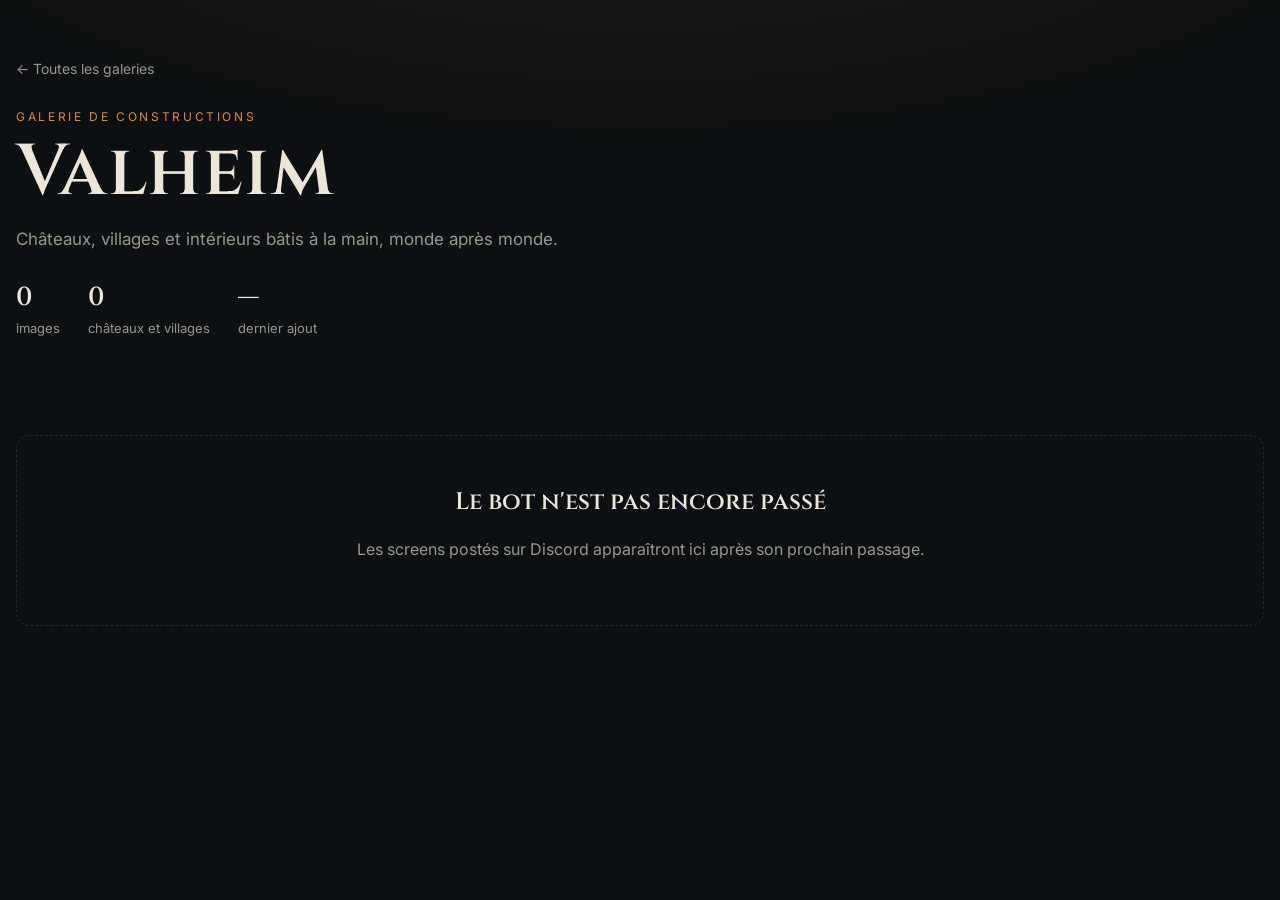
==== valheim/index.html @ 8ae7b874 "Galeries de jeux : bot de tri Discord et galerie Valheim - scripts/sync_discord.py : récupère les im" ====
<!doctype html>
<html lang="fr">
<head>
  <meta charset="utf-8">
  <meta name="viewport" content="width=device-width, initial-scale=1">
  <title>Valheim · Galeries</title>
  <meta name="description" content="Châteaux, villages et intérieurs construits dans Valheim.">
  <link rel="preconnect" href="https://fonts.googleapis.com">
  <link rel="preconnect" href="https://fonts.gstatic.com" crossorigin>
  <link href="https://fonts.googleapis.com/css2?family=Cinzel:wght@600&family=Inter:wght@400;500;600&display=swap" rel="stylesheet">
  <link rel="stylesheet" href="../assets/style.css">
</head>
<body data-jeu="valheim">
  <main class="page">
    <header class="entete">
      <a class="retour" href="../">← Toutes les galeries</a>
      <p class="surtitre">Galerie de constructions</p>
      <h1>Valheim</h1>
      <p class="accroche">Châteaux, villages et intérieurs bâtis à la main, monde après monde.</p>
      <div class="chiffres">
        <div><strong id="nb-images">0</strong>images</div>
        <div><strong id="nb-chantiers">0</strong>châteaux et villages</div>
        <div><strong id="derniere">—</strong>dernier ajout</div>
      </div>
    </header>

    <nav class="filtres" id="filtres" aria-label="Filtrer par type"></nav>
    <div id="contenu"></div>
  </main>

  <div class="visionneuse" id="visionneuse" role="dialog" aria-modal="true" aria-label="Image agrandie">
    <button class="bouton-v fermer" type="button" aria-label="Fermer">✕</button>
    <button class="bouton-v prec" type="button" aria-label="Précédente">‹</button>
    <img alt="">
    <button class="bouton-v suiv" type="button" aria-label="Suivante">›</button>
    <div class="infos"></div>
  </div>

  <script src="../assets/galerie.js"></script>
</body>
</html>
---- assets/style.css ----
:root {
  --bg: #0d1012;
  --surface: #161b1e;
  --surface-2: #1d2428;
  --ink: #ece5d8;
  --muted: #9b958a;
  --line: rgba(236, 229, 216, 0.11);
  --accent: #e0893a;
  --accent-soft: rgba(224, 137, 58, 0.14);
  --rayon: 10px;
  --titre: "Cinzel", Georgia, serif;
  --texte: "Inter", system-ui, -apple-system, sans-serif;
}

* { box-sizing: border-box; }
html { -webkit-text-size-adjust: 100%; }
body {
  margin: 0;
  background:
    radial-gradient(1200px 500px at 50% -200px, rgba(224, 137, 58, 0.10), transparent 70%),
    var(--bg);
  color: var(--ink);
  font-family: var(--texte);
  font-size: 16px;
  line-height: 1.55;
  min-height: 100vh;
}
a { color: inherit; }
img { display: block; max-width: 100%; }

.page { max-width: 1280px; margin: 0 auto; padding: 0 16px 80px; }

/* ---------- en-tête */
.entete { padding: 56px 0 28px; }
.retour {
  display: inline-flex; gap: 6px; align-items: center;
  color: var(--muted); text-decoration: none; font-size: 14px; margin-bottom: 28px;
}
.retour:hover { color: var(--ink); }
.surtitre {
  font-size: 12px; letter-spacing: .22em; text-transform: uppercase;
  color: var(--accent); margin: 0 0 10px;
}
h1 {
  font-family: var(--titre); font-weight: 600;
  font-size: clamp(36px, 7vw, 72px); line-height: 1.02; margin: 0;
  letter-spacing: .02em;
}
.accroche { color: var(--muted); max-width: 560px; margin: 16px 0 0; font-size: 17px; }
.chiffres { display: flex; gap: 28px; margin-top: 26px; flex-wrap: wrap; }
.chiffres div { font-size: 13px; color: var(--muted); }
.chiffres strong { display: block; font-family: var(--titre); font-size: 26px; color: var(--ink); font-weight: 600; }

/* ---------- filtres */
.filtres {
  position: sticky; top: 0; z-index: 5;
  display: flex; gap: 8px; overflow-x: auto; padding: 14px 0;
  background: linear-gradient(var(--bg) 75%, transparent);
  scrollbar-width: none;
}
.filtres::-webkit-scrollbar { display: none; }
.filtre {
  flex: none; border: 1px solid var(--line); background: var(--surface);
  color: var(--muted); border-radius: 999px; padding: 7px 15px;
  font: 500 14px var(--texte); cursor: pointer;
}
.filtre:hover { color: var(--ink); }
.filtre[aria-pressed="true"] { background: var(--accent-soft); border-color: var(--accent); color: var(--ink); }
.filtre span { opacity: .6; margin-left: 4px; }

/* ---------- chantiers */
.chantier { margin-top: 44px; scroll-margin-top: 70px; }
.chantier[hidden] { display: none; }
.chantier-tete {
  display: flex; align-items: baseline; gap: 12px; flex-wrap: wrap;
  border-bottom: 1px solid var(--line); padding-bottom: 12px; margin-bottom: 16px;
}
.chantier-type { font-size: 12px; letter-spacing: .18em; text-transform: uppercase; color: var(--accent); }
.chantier h2 { font-family: var(--titre); font-weight: 600; font-size: 26px; margin: 0; }
.etiquette {
  font-size: 12px; color: var(--muted); border: 1px solid var(--line);
  border-radius: 999px; padding: 2px 10px;
}
.compte { margin-left: auto; color: var(--muted); font-size: 14px; }

.mur { columns: 4 260px; column-gap: 12px; }
.vignette {
  break-inside: avoid; margin: 0 0 12px; border-radius: var(--rayon); overflow: hidden;
  background: var(--surface-2); cursor: zoom-in; position: relative;
  border: 0; padding: 0; width: 100%; display: block;
}
.vignette img { width: 100%; height: auto; transition: transform .5s ease, opacity .4s; opacity: 0; }
.vignette img.charge { opacity: 1; }
.vignette:hover img { transform: scale(1.03); }
.vignette:focus-visible { outline: 2px solid var(--accent); outline-offset: 2px; }

/* ---------- état vide */
.vide {
  margin-top: 40px; padding: 48px 24px; text-align: center;
  border: 1px dashed var(--line); border-radius: 14px; color: var(--muted);
}
.vide h2 { font-family: var(--titre); color: var(--ink); font-weight: 600; margin: 0 0 8px; }

/* ---------- visionneuse */
.visionneuse {
  position: fixed; inset: 0; z-index: 20; background: rgba(6, 8, 9, .94);
  display: none; align-items: center; justify-content: center; padding: 56px 16px 96px;
}
.visionneuse.ouverte { display: flex; }
.visionneuse img { max-height: 100%; max-width: 100%; border-radius: 6px; box-shadow: 0 20px 60px rgba(0,0,0,.5); }
.visionneuse .infos {
  position: absolute; left: 16px; right: 16px; bottom: 22px; text-align: center;
  color: var(--muted); font-size: 14px;
}
.visionneuse .infos strong { color: var(--ink); font-weight: 600; }
.bouton-v {
  position: absolute; background: var(--surface); border: 1px solid var(--line); color: var(--ink);
  width: 44px; height: 44px; border-radius: 50%; font-size: 20px; cursor: pointer;
  display: grid; place-items: center;
}
.bouton-v:hover { border-color: var(--accent); }
.fermer { top: 14px; right: 14px; }
.prec { left: 14px; top: 50%; transform: translateY(-50%); }
.suiv { right: 14px; top: 50%; transform: translateY(-50%); }
@media (max-width: 600px) { .prec, .suiv { top: auto; bottom: 64px; transform: none; } }

/* ---------- accueil */
.jeux { display: grid; grid-template-columns: repeat(auto-fill, minmax(300px, 1fr)); gap: 18px; margin-top: 12px; }
.carte-jeu {
  position: relative; display: block; text-decoration: none; border-radius: 14px; overflow: hidden;
  background: var(--surface); border: 1px solid var(--line); aspect-ratio: 4 / 3;
}
.carte-jeu img { position: absolute; inset: 0; width: 100%; height: 100%; object-fit: cover; transition: transform .6s ease; }
.carte-jeu:hover img { transform: scale(1.04); }
.carte-jeu .voile {
  position: absolute; inset: 0; padding: 20px; display: flex; flex-direction: column; justify-content: flex-end;
  background: linear-gradient(transparent 35%, rgba(8, 10, 11, .9));
}
.carte-jeu h2 { font-family: var(--titre); font-weight: 600; font-size: 30px; margin: 0; }
.carte-jeu p { margin: 4px 0 0; color: var(--muted); font-size: 14px; }
.carte-jeu.a-trier { aspect-ratio: auto; min-height: 140px; border-style: dashed; }
.carte-jeu.a-trier .voile { background: none; }

.pied { margin-top: 64px; color: var(--muted); font-size: 13px; }
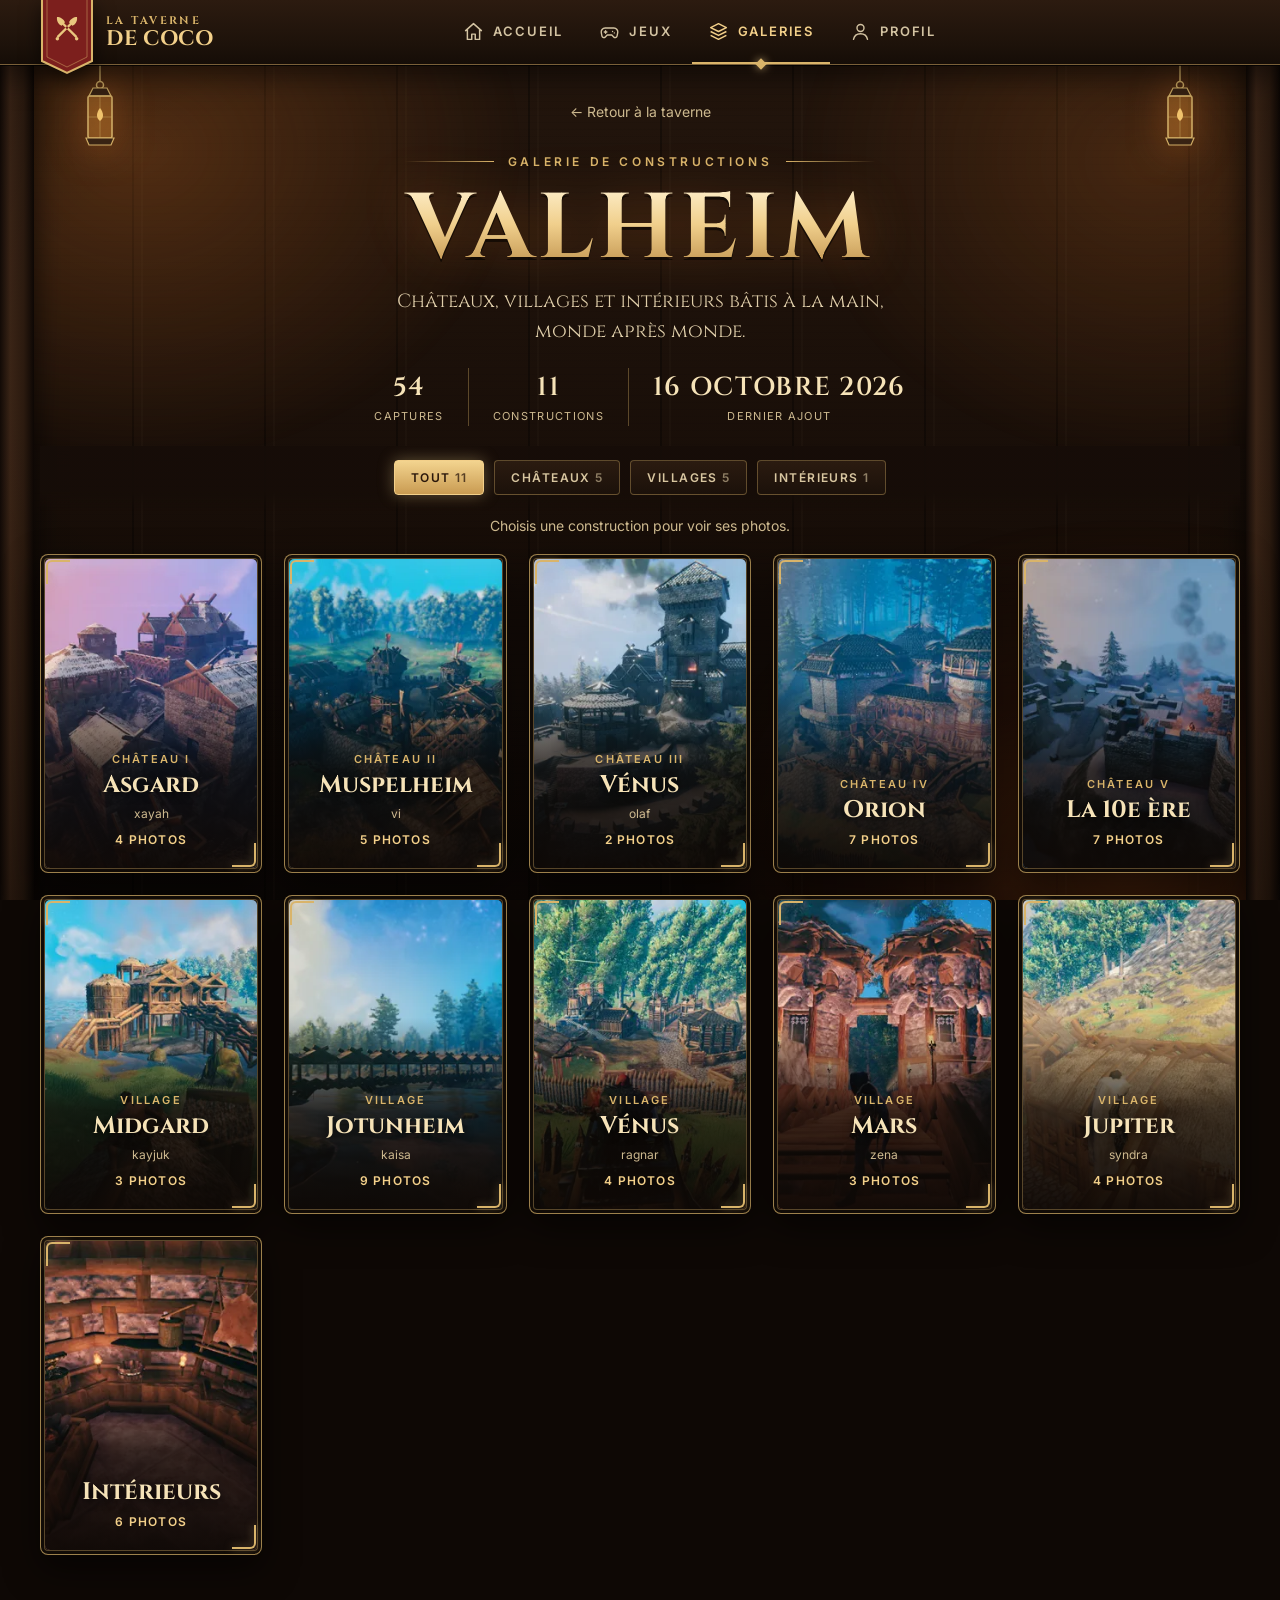
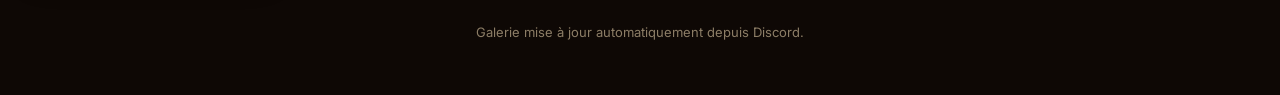
==== commit 9ff8e4fa: "Refonte V2 « La Taverne de Coco » : accueil taverne, galerie par constructions, registre Steam - Acc" ====
--- a/valheim/index.html
+++ b/valheim/index.html
@@ -3,30 +3,98 @@
 <head>
   <meta charset="utf-8">
   <meta name="viewport" content="width=device-width, initial-scale=1">
-  <title>Valheim · Galeries</title>
-  <meta name="description" content="Châteaux, villages et intérieurs construits dans Valheim.">
+  <title>Valheim · La Taverne de Coco</title>
+  <meta name="description" content="Châteaux, villages et intérieurs construits dans Valheim : galerie de La Taverne de Coco.">
+  <meta property="og:title" content="Valheim · La Taverne de Coco">
+  <meta name="theme-color" content="#1c110a">
   <link rel="preconnect" href="https://fonts.googleapis.com">
   <link rel="preconnect" href="https://fonts.gstatic.com" crossorigin>
-  <link href="https://fonts.googleapis.com/css2?family=Cinzel:wght@600&family=Inter:wght@400;500;600&display=swap" rel="stylesheet">
+  <link href="https://fonts.googleapis.com/css2?family=Cinzel:wght@600;700&family=Inter:wght@400;500;600&display=swap" rel="stylesheet">
   <link rel="stylesheet" href="../assets/style.css">
+  <link rel="stylesheet" href="../assets/taverne.css">
 </head>
-<body data-jeu="valheim">
-  <main class="page">
+<body class="taverne" data-jeu="valheim">
+  <!-- Pictogrammes partagés -->
+  <svg width="0" height="0" style="position:absolute" aria-hidden="true">
+    <defs>
+      <symbol id="i-maison" viewBox="0 0 24 24"><path d="M3 11 12 3l9 8M5 9.5V21h5v-6h4v6h5V9.5" fill="none" stroke="currentColor" stroke-width="1.7" stroke-linejoin="round" stroke-linecap="round"/></symbol>
+      <symbol id="i-manette" viewBox="0 0 24 24"><path d="M7 8h10a4.5 4.5 0 0 1 4.4 5.4l-.8 3.8a2.2 2.2 0 0 1-3.8 1L14.6 16H9.4l-2.2 2.2a2.2 2.2 0 0 1-3.8-1l-.8-3.8A4.5 4.5 0 0 1 7 8Z M7.5 11v3M6 12.5h3M15.5 12h.01M17.5 13.6h.01" fill="none" stroke="currentColor" stroke-width="1.6" stroke-linecap="round" stroke-linejoin="round"/></symbol>
+      <symbol id="i-calques" viewBox="0 0 24 24"><path d="m12 3 9 4.5-9 4.5-9-4.5L12 3ZM3 12l9 4.5 9-4.5M3 16.5 12 21l9-4.5" fill="none" stroke="currentColor" stroke-width="1.6" stroke-linejoin="round"/></symbol>
+      <symbol id="i-profil" viewBox="0 0 24 24"><circle cx="12" cy="8" r="4" fill="none" stroke="currentColor" stroke-width="1.6"/><path d="M4 21c.8-4.2 4-6.5 8-6.5s7.2 2.3 8 6.5" fill="none" stroke="currentColor" stroke-width="1.6" stroke-linecap="round"/></symbol>
+      <symbol id="i-haches" viewBox="0 0 48 48"><g fill="currentColor"><path d="M9 6c5 0 10 3 12 8l-5 5C12 18 8 13 9 6Z"/><path d="M39 6c-5 0-10 3-12 8l5 5c4-1 8-6 7-13Z"/><path d="M15 15.5 17.5 13l22 22-2.5 2.5zM33 15.5 30.5 13l-22 22 2.5 2.5z"/><circle cx="9.5" cy="38.5" r="2.6"/><circle cx="38.5" cy="38.5" r="2.6"/></g></symbol>
+      <symbol id="i-monts" viewBox="0 0 48 48"><path d="M3 40 17 16l8 12 5-7 15 19Z" fill="currentColor"/><path d="m17 16-3.6 6.2 3.6-1.8 3 2.4Z" fill="#fff3d0" opacity=".65"/></symbol>
+      <symbol id="i-laurier" viewBox="0 0 48 48"><g fill="none" stroke="currentColor" stroke-width="2.2" stroke-linecap="round"><path d="M17 40C8 35 6 22 12 10M31 40c9-5 11-18 5-30"/></g><g fill="currentColor"><ellipse cx="8.6" cy="18" rx="2.2" ry="4.4" transform="rotate(-25 8.6 18)"/><ellipse cx="8.4" cy="26" rx="2.2" ry="4.4" transform="rotate(-50 8.4 26)"/><ellipse cx="11.8" cy="33" rx="2.2" ry="4.4" transform="rotate(-70 11.8 33)"/><ellipse cx="39.4" cy="18" rx="2.2" ry="4.4" transform="rotate(25 39.4 18)"/><ellipse cx="39.6" cy="26" rx="2.2" ry="4.4" transform="rotate(50 39.6 26)"/><ellipse cx="36.2" cy="33" rx="2.2" ry="4.4" transform="rotate(70 36.2 33)"/><path d="M24 14l2.4 5 5.4.6-4 3.7 1.1 5.3L24 26l-4.9 2.6 1.1-5.3-4-3.7 5.4-.6Z"/></g></symbol>
+      <symbol id="i-cadenas" viewBox="0 0 24 24"><rect x="5" y="11" width="14" height="9" rx="2" fill="none" stroke="currentColor" stroke-width="1.6"/><path d="M8 11V8a4 4 0 0 1 8 0v3" fill="none" stroke="currentColor" stroke-width="1.6" stroke-linecap="round"/></symbol>
+      <symbol id="i-image" viewBox="0 0 24 24"><rect x="3" y="5" width="18" height="14" rx="1.5" fill="none" stroke="currentColor" stroke-width="1.6"/><path d="m3 16 5-5 4 4 3-3 6 6" fill="none" stroke="currentColor" stroke-width="1.6" stroke-linejoin="round"/><circle cx="16" cy="9" r="1.6" fill="currentColor"/></symbol>
+      <symbol id="i-chateau" viewBox="0 0 24 24"><path d="M3 21V9h2V7h2v2h2V7h2v2h2V7h2v2h2V7h2v2h2v12h-7v-4a2 2 0 0 0-4 0v4Z" fill="none" stroke="currentColor" stroke-width="1.5" stroke-linejoin="round"/><path d="M12 2v4M12 2h3l-1 1 1 1h-3" fill="none" stroke="currentColor" stroke-width="1.3"/></symbol>
+      <symbol id="i-sablier" viewBox="0 0 24 24"><circle cx="12" cy="12" r="9" fill="none" stroke="currentColor" stroke-width="1.6"/><path d="M12 7v5l3 2" fill="none" stroke="currentColor" stroke-width="1.6" stroke-linecap="round"/></symbol>
+      <symbol id="i-livres" viewBox="0 0 24 24"><path d="M4 17.5h16v3H4zM5 13h14v4.5H5zM4 8.5h16V13H4zM6 4h12v4.5H6z" fill="none" stroke="currentColor" stroke-width="1.4" stroke-linejoin="round"/></symbol>
+      <symbol id="i-orne" viewBox="0 0 110 10"><path d="M0 5h44M66 5h44" stroke="currentColor" stroke-width="1"/><path d="m55 1 4 4-4 4-4-4Z" fill="currentColor"/><circle cx="47" cy="5" r="1.6" fill="currentColor"/><circle cx="63" cy="5" r="1.6" fill="currentColor"/></symbol>
+      <symbol id="i-lanterne" viewBox="0 0 46 110"><path d="M23 0v18" stroke="currentColor" stroke-width="1.5"/><circle cx="23" cy="21" r="3.5" fill="none" stroke="currentColor" stroke-width="1.5"/><path d="M12 32h22l-4-8H16Z" fill="#3a2414" stroke="currentColor" stroke-width="1.2"/><rect x="11" y="32" width="24" height="42" rx="2" fill="rgba(255,170,60,.28)" stroke="currentColor" stroke-width="1.6"/><path d="M23 32v42M11 53h24" stroke="currentColor" stroke-width=".8" opacity=".55"/><path class="flamme" d="M23 44c4 5 4 10 0 13-4-3-4-8 0-13Z" fill="#ffcf73"/><path d="M9 74h28l-3 7H12Z" fill="#3a2414" stroke="currentColor" stroke-width="1.2"/></symbol>
+    </defs>
+  </svg>
+
+  <div class="decor" aria-hidden="true">
+    <div class="lueur lueur-g"></div>
+    <div class="lueur lueur-d"></div>
+    <div class="lueur lueur-feu"></div>
+    <div class="poteau poteau-g"></div>
+    <div class="poteau poteau-d"></div>
+    <svg class="lanterne lanterne-g" viewBox="0 0 46 110"><use href="#i-lanterne"/></svg>
+    <svg class="lanterne lanterne-d" viewBox="0 0 46 110"><use href="#i-lanterne"/></svg>
+  </div>
+
+  <header class="barre">
+    <div class="barre-in">
+      <a class="blason" href="../" aria-label="La Taverne de Coco, accueil">
+        <svg class="fanion" viewBox="0 0 54 76" aria-hidden="true">
+          <path d="M2 0h50v62L27 74 2 62Z" fill="#7c1f1d"/>
+          <path d="M2 0h50v62L27 74 2 62Z" fill="none" stroke="#d9b46a" stroke-width="2"/>
+          <path d="M7 0v58l20 10 20-10V0" fill="none" stroke="#d9b46a" stroke-width=".8" opacity=".6"/>
+          <use href="#i-haches" x="11" y="14" width="32" height="32" style="color:#e9c77e"/>
+        </svg>
+        <span class="blason-nom"><small>La Taverne</small><span>de Coco</span></span>
+      </a>
+      <nav class="nav" aria-label="Navigation principale">
+        <a href="../"><svg aria-hidden="true"><use href="#i-maison"/></svg>Accueil</a>
+        <a href="../#jeux"><svg aria-hidden="true"><use href="#i-manette"/></svg>Jeux</a>
+        <a href="./" aria-current="page"><svg aria-hidden="true"><use href="#i-calques"/></svg>Galeries</a>
+        <a href="../#registre"><svg aria-hidden="true"><use href="#i-profil"/></svg>Profil</a>
+      </nav>
+      <span class="barre-cale" aria-hidden="true"></span>
+    </div>
+  </header>
+
+  <main class="galerie-salle">
     <header class="entete">
-      <a class="retour" href="../">← Toutes les galeries</a>
-      <p class="surtitre">Galerie de constructions</p>
+      <a class="retour" href="../">← Retour à la taverne</a>
+      <p class="orne">Galerie de constructions</p>
       <h1>Valheim</h1>
-      <p class="accroche">Châteaux, villages et intérieurs bâtis à la main, monde après monde.</p>
+      <p class="accroche" id="accroche">Châteaux, villages et intérieurs bâtis à la main, monde après monde.</p>
       <div class="chiffres">
-        <div><strong id="nb-images">0</strong>images</div>
-        <div><strong id="nb-chantiers">0</strong>châteaux et villages</div>
+        <div><strong id="nb-images">0</strong>captures</div>
+        <div><strong id="nb-chantiers">0</strong>constructions</div>
         <div><strong id="derniere">—</strong>dernier ajout</div>
       </div>
     </header>
 
-    <nav class="filtres" id="filtres" aria-label="Filtrer par type"></nav>
-    <div id="contenu"></div>
+    <nav class="filtres" id="filtres" aria-label="Filtrer les constructions"></nav>
+    <p class="consigne" id="consigne" style="text-align:center;color:#cdb98f;font-size:14px;margin:4px 0 18px">Choisis une construction pour voir ses photos.</p>
+    <div class="constructions" id="constructions"></div>
+
+    <section class="detail-construction" id="detail" hidden aria-live="polite">
+      <div class="detail-tete">
+        <span class="rang-type" id="detail-type"></span>
+        <h2 id="detail-nom"></h2>
+        <span class="etiquette" id="detail-etiquette" hidden></span>
+        <span class="compte" id="detail-compte"></span>
+        <button class="fermer-detail" type="button" id="detail-fermer">Fermer</button>
+      </div>
+      <div class="mur" id="detail-mur"></div>
+    </section>
   </main>
+
+  <p class="pied-taverne">Galerie mise à jour automatiquement depuis Discord.</p>
 
   <div class="visionneuse" id="visionneuse" role="dialog" aria-modal="true" aria-label="Image agrandie">
     <button class="bouton-v fermer" type="button" aria-label="Fermer">✕</button>
@@ -36,6 +104,6 @@
     <div class="infos"></div>
   </div>
 
-  <script src="../assets/galerie.js"></script>
+  <script src="../assets/constructions.js"></script>
 </body>
 </html>
--- a/assets/style.css
+++ b/assets/style.css
@@ -142,3 +142,5 @@
 .carte-jeu.a-trier .voile { background: none; }
 
 .pied { margin-top: 64px; color: var(--muted); font-size: 13px; }
+
+
--- a/assets/taverne.css
+++ b/assets/taverne.css
@@ -0,0 +1,381 @@
+/* =====================================================================
+   La Taverne de Coco : décor commun (accueil + galeries)
+   Bois sombre, poutres, lanternes, cheminée, dorures.
+   Chargé après style.css, uniquement par les pages « taverne ».
+   ===================================================================== */
+body.taverne {
+  --or: #d9b46a;
+  --or-vif: #f3d08a;
+  --or-sombre: #8a6a35;
+  --bois: #2a1a10;
+  --bois-2: #1c110a;
+  --nuit: #0e0805;
+  --creme: #f1e6d2;
+  --sourd: #a8977c;
+  --cramoisi: #7c1f1d;
+  --braise: 224, 120, 40;
+  background: var(--nuit);
+  color: var(--creme);
+  position: relative;
+  overflow-x: hidden;
+}
+.taverne a { color: inherit; }
+.taverne :focus-visible { outline: 2px solid var(--or-vif); outline-offset: 3px; }
+
+/* ---------- décor fixe : planches, lanternes, cheminée */
+.decor { position: fixed; inset: 0; z-index: 0; pointer-events: none; overflow: hidden; }
+.decor::before {
+  /* murs en planches verticales */
+  content: ""; position: absolute; inset: 0;
+  background:
+    repeating-linear-gradient(90deg, rgba(0, 0, 0, .32) 0 2px, transparent 2px 9px, rgba(255, 220, 170, .018) 9px 11px, transparent 11px 132px),
+    repeating-linear-gradient(0deg, rgba(0, 0, 0, .05) 0 1px, transparent 1px 7px),
+    linear-gradient(180deg, #24160d 0%, #180e08 55%, #0e0805 100%);
+}
+.decor::after {
+  /* poutre basse au sol et ombre générale */
+  content: ""; position: absolute; inset: 0;
+  background:
+    radial-gradient(120% 90% at 50% 40%, transparent 40%, rgba(0, 0, 0, .55) 100%);
+}
+.lueur { position: absolute; border-radius: 50%; filter: blur(8px); }
+.lueur-g { width: 760px; height: 620px; left: -240px; top: -160px; background: radial-gradient(closest-side, rgba(var(--braise), .26), transparent); animation: vacille 5.5s ease-in-out infinite; }
+.lueur-d { width: 700px; height: 600px; right: -220px; top: -140px; background: radial-gradient(closest-side, rgba(var(--braise), .2), transparent); animation: vacille 6.8s ease-in-out infinite reverse; }
+.lueur-feu { width: 900px; height: 700px; right: -300px; bottom: -320px; background: radial-gradient(closest-side, rgba(240, 110, 30, .3), rgba(200, 70, 20, .1) 55%, transparent); animation: feu 3.2s ease-in-out infinite; }
+.poteau { position: absolute; top: 0; bottom: 0; width: 34px; background: linear-gradient(90deg, #120a06, #3a2416 30%, #2b1a0f 70%, #0d0704); box-shadow: 0 0 30px rgba(0, 0, 0, .7); }
+.poteau-g { left: 0; }
+.poteau-d { right: 0; }
+.lanterne { position: absolute; top: 64px; width: 46px; color: var(--or); filter: drop-shadow(0 0 18px rgba(var(--braise), .8)); }
+.lanterne .flamme { animation: flamme 2.4s ease-in-out infinite; transform-origin: 50% 80%; }
+.lanterne-g { left: 6%; }
+.lanterne-d { right: 6%; }
+@keyframes vacille { 0%, 100% { opacity: .85; } 50% { opacity: 1; } 70% { opacity: .78; } }
+@keyframes feu { 0%, 100% { opacity: .85; transform: scale(1); } 40% { opacity: 1; transform: scale(1.04); } 70% { opacity: .9; } }
+@keyframes flamme { 0%, 100% { opacity: 1; transform: scaleY(1); } 50% { opacity: .8; transform: scaleY(.88); } }
+@media (max-width: 1100px) { .poteau, .lanterne { display: none; } }
+@media (prefers-reduced-motion: reduce) { .lueur, .lanterne .flamme { animation: none; } }
+
+/* ---------- barre supérieure : poutre sculptée */
+.barre {
+  position: sticky; top: 0; z-index: 10;
+  background: linear-gradient(180deg, #2c1b10 0%, #1d120a 70%, #150d07 100%);
+  border-bottom: 1px solid rgba(217, 180, 106, .45);
+  box-shadow: 0 1px 0 rgba(0, 0, 0, .8), 0 10px 30px rgba(0, 0, 0, .55);
+}
+.barre-in { max-width: 1240px; margin: 0 auto; padding: 0 20px; height: 64px; display: flex; align-items: center; gap: 18px; position: relative; }
+.blason { display: flex; align-items: flex-start; gap: 12px; text-decoration: none; align-self: stretch; }
+.fanion { width: 54px; flex: none; margin-top: -1px; filter: drop-shadow(0 6px 10px rgba(0, 0, 0, .6)); }
+.blason-nom { font-family: var(--titre); font-weight: 700; color: var(--or-vif); line-height: 1; letter-spacing: .04em; align-self: center; text-transform: uppercase; }
+.blason-nom small { display: block; font-size: 11px; letter-spacing: .22em; color: var(--or); margin-bottom: 3px; }
+.blason-nom span { font-size: 21px; }
+.nav { display: flex; gap: 4px; margin-left: auto; margin-right: auto; }
+.nav a {
+  display: inline-flex; align-items: center; gap: 9px; height: 64px; padding: 0 16px;
+  text-decoration: none; text-transform: uppercase; letter-spacing: .14em; font-size: 13px; font-weight: 600;
+  color: #d3c3a2; border-bottom: 2px solid transparent; position: relative;
+}
+.nav a svg { width: 21px; height: 21px; flex: none; }
+.nav a:hover { color: var(--or-vif); }
+.nav a[aria-current="page"] { color: var(--or-vif); border-color: var(--or); }
+.nav a[aria-current="page"]::after {
+  content: ""; position: absolute; left: 50%; bottom: -6px; width: 8px; height: 8px; margin-left: -4px;
+  background: var(--or); transform: rotate(45deg); box-shadow: 0 0 8px rgba(243, 208, 138, .7);
+}
+.barre-cale { width: 54px; flex: none; }
+@media (max-width: 900px) {
+  .blason-nom { display: none; }
+  .barre-cale { display: none; }
+  .nav { margin-right: 0; }
+  .nav a { padding: 0 10px; letter-spacing: .08em; font-size: 12px; gap: 6px; }
+}
+@media (max-width: 560px) {
+  .barre-in { padding: 0 10px; gap: 6px; height: 58px; }
+  .fanion { width: 40px; }
+  .nav { gap: 0; flex: 1; justify-content: space-around; }
+  .nav a { flex-direction: column; justify-content: center; gap: 3px; height: 58px; padding: 0 6px; font-size: 10px; letter-spacing: .06em; }
+  .nav a svg { width: 19px; height: 19px; }
+}
+
+/* ---------- ornements */
+.orne { display: flex; align-items: center; justify-content: center; gap: 14px; color: var(--or); }
+.orne::before, .orne::after { content: ""; height: 1px; flex: 0 1 90px; background: linear-gradient(90deg, transparent, var(--or)); }
+.orne::after { background: linear-gradient(270deg, transparent, var(--or)); }
+.titre-orne {
+  display: flex; align-items: center; justify-content: center; gap: 18px; margin: 0 0 26px;
+  font-family: var(--titre); font-weight: 600; font-size: clamp(18px, 2.4vw, 26px); letter-spacing: .16em; text-transform: uppercase; color: #f1dfb6;
+}
+.titre-orne::before, .titre-orne::after {
+  content: ""; flex: 0 1 180px; height: 9px;
+  background:
+    radial-gradient(circle at calc(100% - 4px) 50%, var(--or) 0 3px, transparent 3.5px),
+    linear-gradient(90deg, transparent, var(--or)) left center / calc(100% - 12px) 1px no-repeat;
+}
+.titre-orne::after { transform: scaleX(-1); }
+
+/* ---------- cadre doré commun (cartes) */
+.cadre {
+  position: relative; border: 1px solid rgba(217, 180, 106, .7); border-radius: 8px;
+  box-shadow: inset 0 0 0 3px rgba(14, 8, 5, .95), inset 0 0 0 4px rgba(217, 180, 106, .35), 0 14px 34px rgba(0, 0, 0, .55);
+}
+.cadre::before, .cadre::after {
+  /* coins ornés */
+  content: ""; position: absolute; width: 22px; height: 22px; z-index: 3; pointer-events: none;
+  border: 2px solid var(--or); filter: drop-shadow(0 0 4px rgba(243, 208, 138, .5));
+}
+.cadre::before { top: 5px; left: 5px; border-right: 0; border-bottom: 0; border-top-left-radius: 6px; }
+.cadre::after { bottom: 5px; right: 5px; border-left: 0; border-top: 0; border-bottom-right-radius: 6px; }
+
+.pied-taverne { position: relative; z-index: 1; text-align: center; color: #8c7d66; font-size: 13px; padding: 34px 16px 40px; }
+.pied-taverne a { color: var(--or); }
+
+/* =====================================================================
+   Accueil
+   ===================================================================== */
+.salle { position: relative; z-index: 1; max-width: 1240px; margin: 0 auto; padding: 0 20px 20px; }
+
+.scene { display: grid; grid-template-columns: 6fr 7fr; align-items: center; gap: 10px; min-height: min(640px, calc(100vh - 64px)); padding: 18px 0 8px; }
+.archiviste { position: relative; margin-left: -20px; }
+.archiviste img {
+  width: 100%; height: auto;
+  /* fondu des bords dans le décor : le fichier original n'est pas modifié */
+  -webkit-mask-image: linear-gradient(90deg, #000 78%, transparent 100%), linear-gradient(180deg, transparent 0, #000 6%, #000 90%, transparent 100%);
+  -webkit-mask-composite: source-in;
+  mask-image: linear-gradient(90deg, #000 78%, transparent 100%), linear-gradient(180deg, transparent 0, #000 6%, #000 90%, transparent 100%);
+  mask-composite: intersect;
+}
+.enseigne { text-align: center; padding: 10px 0; }
+.enseigne .orne { font-size: 13px; letter-spacing: .32em; text-transform: uppercase; font-weight: 600; }
+.enseigne h1 {
+  margin: 14px 0 0; font-family: var(--titre); font-weight: 700; text-transform: uppercase; line-height: .95; letter-spacing: .02em;
+  background: linear-gradient(180deg, #fff1cf 0%, #f0cf8c 45%, #b98a45 100%); -webkit-background-clip: text; background-clip: text; color: transparent;
+  filter: drop-shadow(0 3px 0 rgba(0, 0, 0, .55)) drop-shadow(0 0 26px rgba(var(--braise), .35));
+}
+.enseigne h1 .l1 { display: block; font-size: clamp(30px, 4.6vw, 60px); letter-spacing: .06em; }
+.enseigne h1 .l2 { display: block; font-size: clamp(50px, 8.6vw, 112px); }
+.devise { margin: 18px 0 0; font-family: var(--titre); font-size: clamp(16px, 1.9vw, 22px); color: #eadbbd; }
+.atouts { display: flex; justify-content: center; margin: 30px 0 0; padding: 0; list-style: none; }
+.atouts li + li { border-left: 1px solid rgba(217, 180, 106, .35); }
+.atouts a { display: flex; flex-direction: column; align-items: center; gap: 10px; padding: 4px 26px; text-decoration: none; text-transform: uppercase; letter-spacing: .12em; font-size: 13px; font-weight: 600; color: #ead9b4; }
+.atouts svg { width: 44px; height: 44px; color: var(--or); transition: transform .3s, filter .3s; }
+.atouts a:hover svg { transform: translateY(-2px); filter: drop-shadow(0 0 8px rgba(243, 208, 138, .7)); }
+
+/* sélection de jeux : cartes portrait */
+.choix { margin-top: 26px; scroll-margin-top: 80px; }
+.cartes-jeux { display: flex; justify-content: center; gap: 28px; flex-wrap: wrap; }
+.carte-jeu {
+  /* remplace l'ancienne carte paysage */
+  width: clamp(150px, 26vw, 290px); aspect-ratio: 3 / 4.5; overflow: hidden; display: block; text-decoration: none;
+  background: #120b07; transition: transform .35s ease, box-shadow .35s ease;
+}
+.carte-jeu .visuel { position: absolute; inset: 4px; border-radius: 5px; background: #1a110b center / cover no-repeat; opacity: 0; transition: opacity .6s, transform .9s ease; }
+.carte-jeu .visuel.charge { opacity: 1; }
+.carte-jeu .voile {
+  position: absolute; inset: 4px; border-radius: 5px; z-index: 2; display: flex; flex-direction: column; align-items: center; justify-content: flex-end;
+  padding: 18px 14px 22px; text-align: center;
+  background: linear-gradient(180deg, rgba(14, 8, 5, .05) 30%, rgba(14, 8, 5, .7) 62%, rgba(14, 8, 5, .96) 100%);
+}
+.carte-jeu .embleme { width: 46px; height: 46px; color: var(--or); opacity: .9; margin-bottom: 6px; }
+.carte-jeu h3 { margin: 0; font-family: var(--titre); font-weight: 700; font-size: clamp(22px, 2.8vw, 34px); color: #f6e3b8; letter-spacing: .04em; text-shadow: 0 2px 12px rgba(0, 0, 0, .9); }
+.carte-jeu .orne-mini { width: 110px; height: 10px; margin: 8px 0; color: var(--or); }
+.carte-jeu .sous { margin: 0; font-size: 13px; color: #e2d2b2; }
+.carte-jeu .mesures { margin: 10px 0 0; font-size: 12px; font-weight: 600; letter-spacing: .1em; text-transform: uppercase; color: var(--or-vif); min-height: 1.4em; }
+a.carte-jeu:hover, a.carte-jeu:focus-visible {
+  transform: translateY(-6px); outline: none;
+  box-shadow: inset 0 0 0 3px rgba(14, 8, 5, .95), inset 0 0 0 4px rgba(243, 208, 138, .7), 0 0 0 1px var(--or-vif), 0 0 38px rgba(243, 208, 138, .55), 0 22px 40px rgba(0, 0, 0, .6);
+}
+a.carte-jeu:hover .visuel { transform: scale(1.06); }
+.carte-jeu.verrou { cursor: not-allowed; border-color: rgba(217, 180, 106, .25); filter: grayscale(1) brightness(.75); }
+.carte-jeu.verrou .visuel { opacity: 1; background: radial-gradient(120% 70% at 50% 30%, #3a3430, #141110 70%); }
+.carte-jeu.verrou .voile { justify-content: center; background: rgba(8, 6, 5, .35); }
+.carte-jeu.verrou h3 { color: #b9ae9b; }
+.carte-jeu.verrou .cadenas { width: 40px; height: 40px; color: #cfc4b0; margin-bottom: 10px; }
+.carte-jeu.verrou .mesures { color: #a39883; letter-spacing: .24em; }
+
+/* bandeau de chiffres */
+.registre-chiffres {
+  margin: 40px 0 0; display: grid; grid-template-columns: repeat(5, 1fr); align-items: center;
+  border-top: 1px solid rgba(217, 180, 106, .35); border-bottom: 1px solid rgba(217, 180, 106, .35);
+  background: linear-gradient(180deg, rgba(14, 8, 5, .3), rgba(14, 8, 5, .75)); padding: 16px 0;
+}
+.registre-chiffres > div { display: flex; align-items: center; justify-content: center; gap: 12px; padding: 4px 10px; min-width: 0; }
+.registre-chiffres > div + div { border-left: 1px solid rgba(217, 180, 106, .3); }
+.registre-chiffres svg { width: 34px; height: 34px; color: var(--or); flex: none; }
+.registre-chiffres strong { display: block; font-family: var(--titre); font-size: 26px; line-height: 1; color: #f6e3b8; white-space: nowrap; }
+.registre-chiffres span { display: block; font-size: 11px; letter-spacing: .14em; text-transform: uppercase; color: #cdb98f; }
+
+/* registre Steam : panneau de bois et écu */
+.registre { margin-top: 60px; scroll-margin-top: 80px; }
+.planche {
+  position: relative; max-width: 940px; margin: 0 auto; padding: 34px 40px; display: grid; grid-template-columns: 220px 1fr; gap: 36px; align-items: center;
+  border-radius: 10px; border: 1px solid #0a0503;
+  background:
+    repeating-linear-gradient(0deg, rgba(0, 0, 0, .28) 0 2px, transparent 2px 64px),
+    repeating-linear-gradient(90deg, rgba(255, 210, 150, .025) 0 1px, transparent 1px 5px),
+    linear-gradient(180deg, #3a2516, #2a1a0f 60%, #21140b);
+  box-shadow: inset 0 0 0 2px rgba(217, 180, 106, .28), inset 0 0 60px rgba(0, 0, 0, .55), 0 26px 50px rgba(0, 0, 0, .6);
+}
+.planche::before, .planche::after {
+  /* clous dorés */
+  content: ""; position: absolute; top: 14px; width: 9px; height: 9px; border-radius: 50%;
+  background: radial-gradient(circle at 35% 35%, #fff0c4, #b98a45 60%, #5a4020);
+  box-shadow: 0 calc(100% + 0px) 0 0 transparent;
+}
+.planche::before { left: 14px; }
+.planche::after { right: 14px; }
+.ecu-lien { display: block; text-decoration: none; text-align: center; }
+.ecu { width: 170px; height: auto; display: block; margin: 0 auto; filter: drop-shadow(0 10px 18px rgba(0, 0, 0, .7)); transition: filter .3s, transform .3s; }
+.ecu-lien:hover .ecu { transform: translateY(-3px); filter: drop-shadow(0 0 16px rgba(243, 208, 138, .55)) drop-shadow(0 10px 18px rgba(0, 0, 0, .7)); }
+.plaque {
+  display: inline-block; margin-top: -8px; position: relative; padding: 7px 26px; min-width: 150px;
+  font-family: var(--titre); font-weight: 700; font-size: 17px; color: #2a170b; letter-spacing: .04em;
+  background: linear-gradient(180deg, #f3d48f, #c99b52 60%, #a87b3b);
+  clip-path: polygon(0 0, 100% 0, 92% 50%, 100% 100%, 0 100%, 8% 50%);
+  overflow: hidden; text-overflow: ellipsis; white-space: nowrap; max-width: 220px;
+}
+.registre-texte h3 { margin: 0; font-family: var(--titre); font-weight: 700; font-size: 24px; color: #f6e3b8; letter-spacing: .05em; }
+.registre-texte .note { margin: 6px 0 0; color: #cdb98f; font-size: 14px; }
+.heures { display: flex; align-items: baseline; gap: 10px; margin: 18px 0 4px; }
+.heures strong { font-family: var(--titre); font-size: 44px; line-height: 1; color: var(--or-vif); }
+.heures span { color: #d8c6a0; text-transform: uppercase; letter-spacing: .14em; font-size: 12px; }
+.mondes { list-style: none; margin: 14px 0 0; padding: 0; display: grid; gap: 10px; }
+.mondes li { display: grid; grid-template-columns: 28px 1fr auto; gap: 10px; align-items: center; font-size: 14px; }
+.mondes .rang { font-family: var(--titre); color: var(--or); text-align: center; }
+.mondes .nom { color: #f1e6d2; min-width: 0; overflow: hidden; text-overflow: ellipsis; white-space: nowrap; }
+.mondes .jauge { grid-column: 2 / 4; height: 4px; border-radius: 2px; background: rgba(0, 0, 0, .45); overflow: hidden; margin-top: -4px; }
+.mondes .jauge i { display: block; height: 100%; background: linear-gradient(90deg, #8a6a35, var(--or-vif)); }
+.mondes .h { color: var(--or-vif); font-weight: 600; white-space: nowrap; }
+.registre-pied { margin: 18px 0 0; display: flex; flex-wrap: wrap; gap: 6px 18px; align-items: center; font-size: 12px; color: #9d8c70; }
+.registre-pied code { font-family: ui-monospace, monospace; }
+.registre-pied a { color: var(--or-vif); font-weight: 600; }
+.registre-vide { margin: 16px 0 0; padding: 12px 14px; border: 1px dashed rgba(217, 180, 106, .35); border-radius: 6px; color: #cdb98f; font-size: 14px; }
+
+@media (max-width: 900px) {
+  .scene { grid-template-columns: 1fr; min-height: 0; gap: 0; padding-top: 6px; }
+  .archiviste { margin: 0 -20px; max-width: 640px; justify-self: center; }
+  .archiviste img {
+    -webkit-mask-image: linear-gradient(180deg, #000 82%, transparent 100%);
+    mask-image: linear-gradient(180deg, #000 82%, transparent 100%);
+  }
+  .enseigne { margin-top: -24px; position: relative; }
+  .registre-chiffres { grid-template-columns: repeat(2, 1fr); row-gap: 16px; }
+  .registre-chiffres > div { justify-content: flex-start; }
+  .registre-chiffres > div:nth-child(odd) { border-left: 0; }
+  .registre-chiffres > div:last-child { grid-column: 1 / -1; border-left: 0; justify-content: center; }
+  .planche { grid-template-columns: 1fr; padding: 28px 20px; gap: 18px; text-align: center; }
+  .heures { justify-content: center; }
+  .mondes { text-align: left; }
+  .registre-pied { justify-content: center; }
+}
+@media (max-width: 560px) {
+  .salle { padding: 0 16px 16px; }
+  .archiviste { margin: 0 -16px; }
+  .atouts a { padding: 4px 12px; font-size: 11px; letter-spacing: .08em; }
+  .atouts svg { width: 34px; height: 34px; }
+  .cartes-jeux { gap: 14px; }
+  .carte-jeu h3 { font-size: 19px; letter-spacing: .01em; }
+  .titre-orne { font-size: 17px; gap: 10px; letter-spacing: .1em; }
+  .titre-orne::before, .titre-orne::after { flex-basis: 36px; }
+  .orne { gap: 10px; }
+  .orne::before, .orne::after { flex-basis: 36px; }
+  .enseigne .orne, .taverne .entete .orne { letter-spacing: .2em; font-size: 11px; }
+  .carte-jeu { width: calc(50% - 7px); }
+  .carte-jeu .embleme { width: 34px; height: 34px; }
+  .carte-jeu .sous { font-size: 11px; }
+  .carte-jeu .mesures { font-size: 10px; letter-spacing: .06em; }
+  .registre-chiffres strong { font-size: 21px; }
+  .registre-chiffres svg { width: 28px; height: 28px; }
+}
+
+/* =====================================================================
+   Galerie Valheim : cartes de constructions puis photos
+   ===================================================================== */
+.galerie-salle { position: relative; z-index: 1; max-width: 1240px; margin: 0 auto; padding: 0 20px 20px; }
+.taverne .entete { padding: 34px 0 20px; text-align: center; }
+.taverne .retour { color: #cdb98f; margin-bottom: 18px; }
+.taverne .retour:hover { color: var(--or-vif); }
+.taverne .entete .orne { font-size: 12px; letter-spacing: .3em; text-transform: uppercase; font-weight: 600; }
+.taverne .entete h1 {
+  margin: 10px 0 0; font-family: var(--titre); font-weight: 700; text-transform: uppercase; font-size: clamp(44px, 8vw, 92px); letter-spacing: .04em; line-height: 1;
+  background: linear-gradient(180deg, #fff1cf 0%, #f0cf8c 45%, #b98a45 100%); -webkit-background-clip: text; background-clip: text; color: transparent;
+  filter: drop-shadow(0 3px 0 rgba(0, 0, 0, .55)) drop-shadow(0 0 24px rgba(var(--braise), .35));
+}
+.taverne .accroche { margin: 12px auto 0; color: #e0cfab; font-family: var(--titre); font-size: clamp(15px, 1.8vw, 19px); }
+.taverne .chiffres { justify-content: center; gap: 0; margin-top: 22px; }
+.taverne .chiffres div { padding: 0 24px; color: #cdb98f; text-transform: uppercase; letter-spacing: .12em; font-size: 11px; }
+.taverne .chiffres div + div { border-left: 1px solid rgba(217, 180, 106, .35); }
+.taverne .chiffres strong { color: #f6e3b8; font-size: 26px; }
+
+.taverne .filtres {
+  justify-content: center; gap: 10px; top: 64px; padding: 14px 0 16px;
+  background: linear-gradient(rgba(22, 13, 8, .96) 70%, transparent);
+}
+@media (max-width: 560px) { .taverne .filtres { top: 58px; justify-content: flex-start; } }
+.taverne .filtre {
+  border-radius: 4px; border: 1px solid rgba(217, 180, 106, .35); background: linear-gradient(180deg, #2b1b10, #1b110a);
+  color: #d8c6a0; text-transform: uppercase; letter-spacing: .12em; font-size: 12px; font-weight: 600; padding: 9px 16px;
+}
+.taverne .filtre:hover { color: var(--or-vif); border-color: var(--or); }
+.taverne .filtre[aria-pressed="true"] { color: #2a170b; border-color: var(--or-vif); background: linear-gradient(180deg, #f3d48f, #c99b52); box-shadow: 0 0 16px rgba(243, 208, 138, .35); }
+.taverne .filtre[aria-pressed="true"] span { opacity: .75; }
+
+.constructions { display: grid; grid-template-columns: repeat(auto-fill, minmax(200px, 1fr)); gap: 22px; margin-top: 10px; }
+.construction {
+  display: block; width: 100%; padding: 0; cursor: pointer; text-align: center; color: inherit; font: inherit;
+  aspect-ratio: 3 / 4.3; overflow: hidden; background: #120b07; transition: transform .35s ease, box-shadow .35s ease, filter .35s;
+}
+.construction[hidden] { display: none; }
+.construction .visuel { position: absolute; inset: 4px; border-radius: 5px; background: #1a110b center / cover no-repeat; opacity: 0; transition: opacity .6s, transform .9s ease; }
+.construction .visuel.charge { opacity: 1; }
+.construction .voile {
+  position: absolute; inset: 4px; border-radius: 5px; z-index: 2; display: flex; flex-direction: column; justify-content: flex-end; align-items: center;
+  padding: 14px 12px 18px; background: linear-gradient(180deg, transparent 38%, rgba(14, 8, 5, .78) 68%, rgba(14, 8, 5, .97));
+}
+.construction .rang-type, .construction .detail, .construction .nb { display: block; }
+.construction .rang-type { font-size: 11px; letter-spacing: .2em; text-transform: uppercase; color: var(--or); font-weight: 600; }
+.construction .titre { display: block;  margin: 4px 0 0; font-family: var(--titre); font-weight: 700; font-size: 24px; color: #f6e3b8; line-height: 1.1; text-shadow: 0 2px 10px rgba(0, 0, 0, .9); }
+.construction .detail { margin-top: 6px; font-size: 12px; color: #cdb98f; }
+.construction .nb { margin-top: 8px; font-size: 12px; letter-spacing: .1em; text-transform: uppercase; color: var(--or-vif); font-weight: 600; }
+.construction:hover, .construction:focus-visible {
+  transform: translateY(-5px); outline: none;
+  box-shadow: inset 0 0 0 3px rgba(14, 8, 5, .95), inset 0 0 0 4px rgba(243, 208, 138, .7), 0 0 0 1px var(--or-vif), 0 0 32px rgba(243, 208, 138, .5), 0 22px 40px rgba(0, 0, 0, .6);
+}
+.construction:hover .visuel { transform: scale(1.06); }
+.construction[aria-expanded="true"] {
+  transform: translateY(-5px);
+  box-shadow: inset 0 0 0 3px rgba(14, 8, 5, .95), inset 0 0 0 4px var(--or-vif), 0 0 0 2px var(--or-vif), 0 0 44px rgba(243, 208, 138, .7), 0 22px 40px rgba(0, 0, 0, .6);
+}
+.constructions.choisie .construction:not([aria-expanded="true"]) { filter: brightness(.6) saturate(.7); }
+.constructions.choisie .construction:not([aria-expanded="true"]):hover { filter: none; }
+
+.detail-construction { margin-top: 40px; scroll-margin-top: 140px; }
+.detail-construction[hidden] { display: none; }
+.detail-tete {
+  display: flex; align-items: center; gap: 14px; flex-wrap: wrap; padding: 14px 18px; margin-bottom: 18px; border-radius: 8px;
+  background: linear-gradient(180deg, #2c1b10, #1d120a); border: 1px solid rgba(217, 180, 106, .45); box-shadow: 0 12px 30px rgba(0, 0, 0, .5);
+}
+.detail-tete .rang-type { font-size: 12px; letter-spacing: .2em; text-transform: uppercase; color: var(--or); font-weight: 600; }
+.detail-tete h2 { margin: 0; font-family: var(--titre); font-weight: 700; font-size: clamp(22px, 3vw, 30px); color: #f6e3b8; }
+.detail-tete .etiquette { border-color: rgba(217, 180, 106, .4); color: #cdb98f; }
+.detail-tete .compte { color: #cdb98f; }
+.detail-tete .fermer-detail {
+  border: 1px solid rgba(217, 180, 106, .45); background: transparent; color: #d8c6a0; border-radius: 4px; padding: 7px 12px; cursor: pointer;
+  font: 600 12px var(--texte); letter-spacing: .1em; text-transform: uppercase;
+}
+.detail-tete .fermer-detail:hover { color: var(--or-vif); border-color: var(--or-vif); }
+.taverne .vignette { border-radius: 6px; background: #1a110b; box-shadow: 0 0 0 1px rgba(217, 180, 106, .25), 0 10px 22px rgba(0, 0, 0, .5); }
+.taverne .vignette:hover { box-shadow: 0 0 0 1px var(--or-vif), 0 0 22px rgba(243, 208, 138, .35); }
+.taverne .visionneuse { background: rgba(10, 6, 4, .95); }
+.taverne .bouton-v { background: #24170e; border-color: rgba(217, 180, 106, .45); color: #f1dfb6; }
+.taverne .bouton-v:hover { border-color: var(--or-vif); }
+.taverne .vide { border-color: rgba(217, 180, 106, .35); color: #cdb98f; }
+
+@media (max-width: 560px) {
+  .galerie-salle { padding: 0 16px 16px; }
+  .constructions { grid-template-columns: repeat(2, 1fr); gap: 12px; }
+  .construction .titre { display: block;  font-size: 18px; }
+  .construction .rang-type, .construction .detail, .construction .nb { font-size: 10px; letter-spacing: .08em; }
+  .taverne .chiffres div { padding: 0 12px; }
+  .taverne .chiffres strong { font-size: 20px; }
+  .detail-tete { padding: 12px; }
+  .detail-tete .compte { margin-left: 0; }
+}
